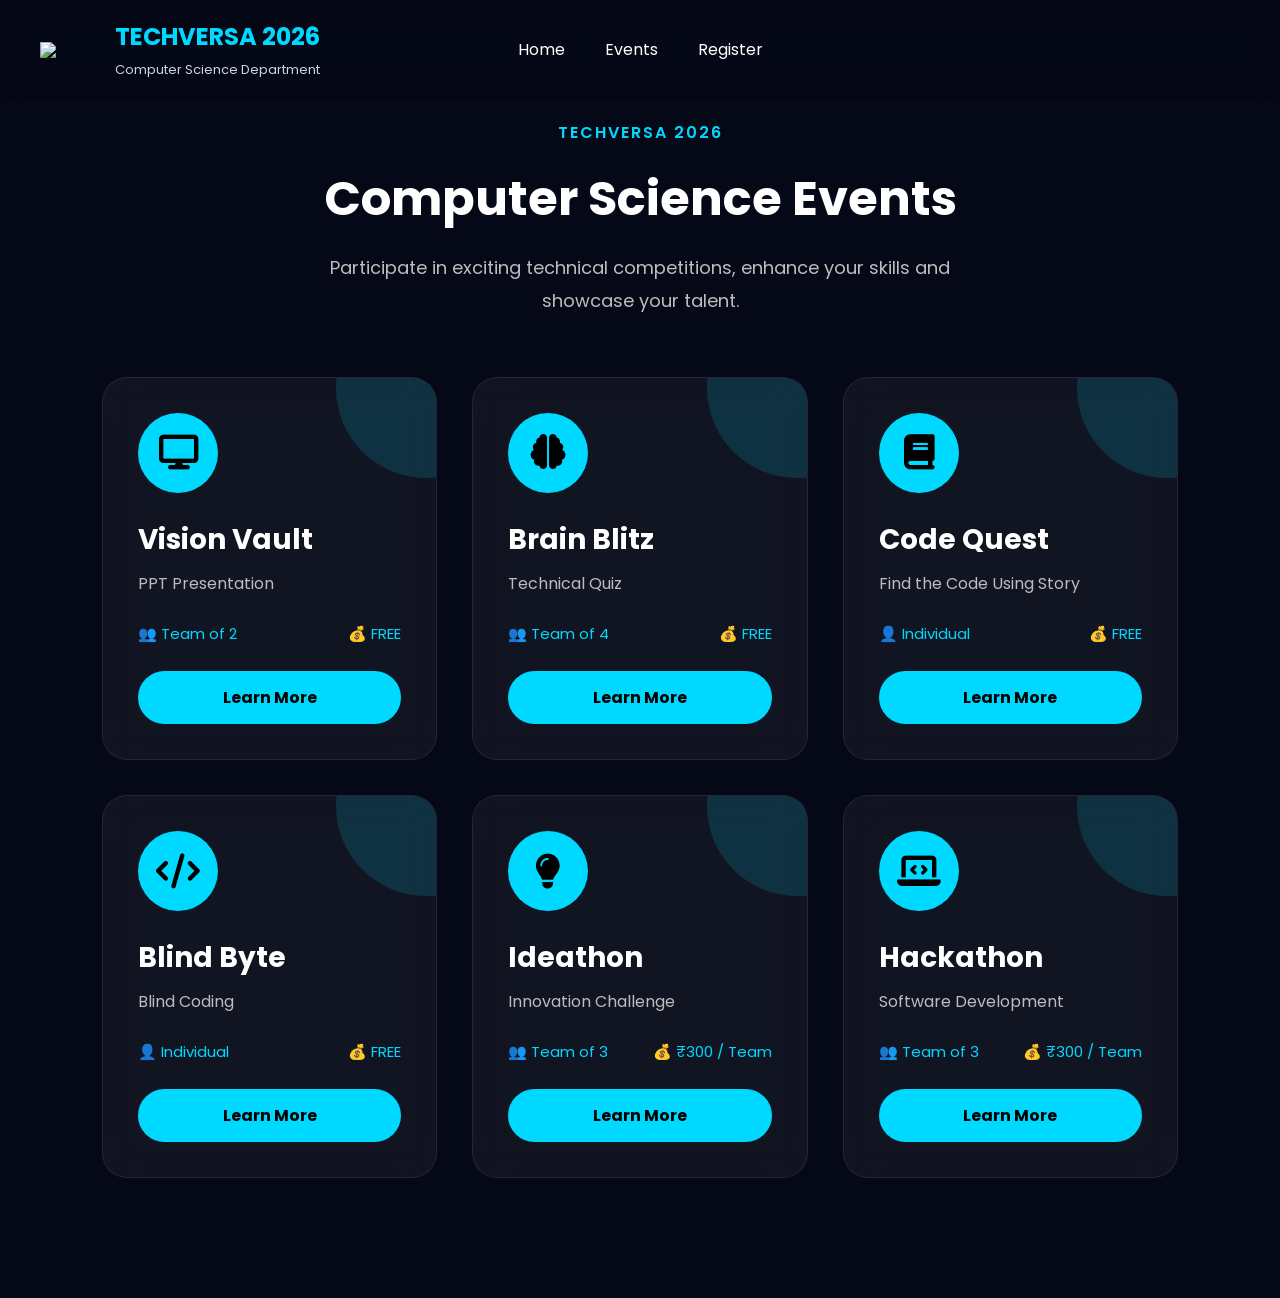
==== events.html @ 8dab9001 "TechSpark 2026 website" ====
<!DOCTYPE html>
<html lang="en">

<head>

    <meta charset="UTF-8">
    <meta name="viewport" content="width=device-width, initial-scale=1.0">

    <title>TechVersa 2026 | Events</title>

    <!-- Google Font -->

    <link href="https://fonts.googleapis.com/css2?family=Poppins:wght@300;400;500;600;700&display=swap" rel="stylesheet">

    <!-- Font Awesome -->

    <link rel="stylesheet"
        href="https://cdnjs.cloudflare.com/ajax/libs/font-awesome/6.7.2/css/all.min.css">

    <!-- CSS -->

    <link rel="stylesheet" href="css/style.css">
    <link rel="stylesheet" href="css/navbar.css">
    <link rel="stylesheet" href="css/events.css">

</head>

<body>

    <!-- ================= NAVBAR ================= -->

    <header>

        <nav class="navbar">

            <div class="logo">

                <img src="images/logo/logo.png">

                <div class="logo-text">

                    <h2>TECHVERSA 2026</h2>

                    <span>Computer Science Department</span>

                </div>

            </div>

            <ul class="nav-links">

    <li><a href="index.html">Home</a></li>

    <li><a href="events.html" class="active">Events</a></li>

    <li><a href="registration.html">Register</a></li>

</ul>

        </nav>

    </header>

    <!-- ================= EVENTS ================= -->

    <section class="events">

        <div class="section-title">

            <span>TECHVERSA 2026</span>

            <h2>Computer Science Events</h2>

            <p>

                Participate in exciting technical competitions,
                enhance your skills and showcase your talent.

            </p>

        </div>

        <div class="event-grid">

            <!-- Card 1 -->

            <div class="event-card">

                <div class="event-icon">

                    <i class="fa-solid fa-display"></i>

                </div>

                <h3>Vision Vault</h3>

                <p>PPT Presentation</p>

                <div class="event-info">

                    <span>👥 Team of 2</span>

                    <span>💰 FREE</span>

                </div>

                <a href="#" class="learn-btn">

                    Learn More

                </a>

            </div>

            <!-- Card 2 -->

            <div class="event-card">

                <div class="event-icon">

                    <i class="fa-solid fa-brain"></i>

                </div>

                <h3>Brain Blitz</h3>

                <p>Technical Quiz</p>

                <div class="event-info">

                    <span>👥 Team of 4</span>

                    <span>💰 FREE</span>

                </div>

                <a href="#" class="learn-btn">

                    Learn More

                </a>

            </div>

            <!-- Card 3 -->

            <div class="event-card">

                <div class="event-icon">

                    <i class="fa-solid fa-book"></i>

                </div>

                <h3>Code Quest</h3>

                <p>Find the Code Using Story</p>

                <div class="event-info">

                    <span>👤 Individual</span>

                    <span>💰 FREE</span>

                </div>

                <a href="#" class="learn-btn">

                    Learn More

                </a>

            </div>

            <!-- Card 4 -->

            <div class="event-card">

                <div class="event-icon">

                    <i class="fa-solid fa-code"></i>

                </div>

                <h3>Blind Byte</h3>

                <p>Blind Coding</p>

                <div class="event-info">

                    <span>👤 Individual</span>

                    <span>💰 FREE</span>

                </div>

                <a href="#" class="learn-btn">

                    Learn More

                </a>

            </div>

            <!-- Card 5 -->

            <div class="event-card">

                <div class="event-icon">

                    <i class="fa-solid fa-lightbulb"></i>

                </div>

                <h3>Ideathon</h3>

                <p>Innovation Challenge</p>

                <div class="event-info">

                    <span>👥 Team of 3</span>

                    <span>💰 ₹300 / Team</span>

                </div>

                <a href="#" class="learn-btn">

                    Learn More

                </a>

            </div>

            <!-- Card 6 -->

            <div class="event-card">

                <div class="event-icon">

                    <i class="fa-solid fa-laptop-code"></i>

                </div>

                <h3>Hackathon</h3>

                <p>Software Development</p>

                <div class="event-info">

                    <span>👥 Team of 3</span>

                    <span>💰 ₹300 / Team</span>

                </div>

                <a href="#" class="learn-btn">

                    Learn More

                </a>

            </div>

        </div>

    </section>
   <!-- ================= EVENT MODAL ================= -->

<div class="event-modal" id="eventModal">

    <div class="modal-content">

        <span class="close-btn" id="closeModal">&times;</span>

        <h2 id="modalTitle"></h2>

        <h4 id="modalSubtitle"></h4>

        <div class="modal-info">

            <p><strong>👥 Team :</strong> <span id="modalMembers"></span></p>

            <p><strong>💰 Entry Fee :</strong> <span id="modalFee"></span></p>

            <p><strong>⏰ Duration :</strong> <span id="modalDuration"></span></p>

            <p><strong>⭐ Difficulty :</strong> <span id="modalDifficulty"></span></p>

        </div>

        <h3>Description</h3>

        <p id="modalDescription"></p>

        <h3>Rules</h3>

        <ul id="modalRules"></ul>

        <div class="modal-buttons">

            <a href="registration.html" class="register-modal-btn">

                Register Now

            </a>

        </div>

    </div>

</div> 
<script src="js/events.js"></script>
</body>

</html>
---- css/style.css ----
/* =====================================================
   TECHVERSA 2026
   PART 1 - GLOBAL STYLES
===================================================== */

*{
    margin:0;
    padding:0;
    box-sizing:border-box;
}

html{
    scroll-behavior:smooth;
}

body{

    font-family:'Poppins',sans-serif;

    background:#050816;

    color:#ffffff;

    overflow-x:hidden;

    line-height:1.6;

}

img{

    max-width:100%;

    display:block;

}

a{

    text-decoration:none;

    color:inherit;

}

ul{

    list-style:none;

}

section{

    width:100%;

    padding:90px 8%;

}

.container{

    width:100%;

    max-width:1300px;

    margin:auto;

}

/* Scrollbar */

::-webkit-scrollbar{

    width:10px;

}

::-webkit-scrollbar-track{

    background:#050816;

}

::-webkit-scrollbar-thumb{

    background:#00d9ff;

    border-radius:50px;

}

/* Progress Bar */

#progressBar{

    position:fixed;

    top:0;

    left:0;

    width:0%;

    height:4px;

    background:#00d9ff;

    z-index:99999;

}

/* ===========================
   NAVBAR
=========================== */

header{

    position:fixed;

    top:0;

    left:0;

    width:100%;

    z-index:9999;

    backdrop-filter:blur(18px);

    background:rgba(5,8,22,.72);

}

.navbar{

    max-width:1400px;

    margin:auto;

    padding:18px 40px;

    display:grid;

    grid-template-columns:320px 1fr 320px;

    align-items:center;

}

.logo{

    display:flex;

    align-items:center;

    gap:15px;

}

.logo img{

    width:60px;

}

.logo-text h2{

    font-size:24px;

    color:#00d9ff;

}

.logo-text span{

    font-size:13px;

    color:#cbd5e1;

}

.nav-links{

    display:flex;

    justify-content:center;

    align-items:center;

    gap:40px;

    list-style:none;

    margin:0;

    padding:0;

}

.nav-links a{

    color:#ffffff;

    transition:.3s;

}

.nav-links a:hover{

    color:#00d9ff;

}

.nav-actions{

    display:flex;

    align-items:center;

    gap:15px;

}

.register-btn{

    background:#00d9ff;

    color:#050816;

    padding:12px 24px;

    border-radius:40px;

    font-weight:600;

    transition:.3s;

}

.register-btn:hover{

    transform:translateY(-3px);

    box-shadow:0 0 20px rgba(0,217,255,.5);

}
/* =====================================================
   PART 2 - HERO SECTION
===================================================== */

.hero{

    min-height:100vh;

    display:flex;

    flex-direction:column;

    justify-content:center;

    align-items:center;

    text-align:center;

    position:relative;

    overflow:hidden;

    padding:140px 20px 80px;

    background:
    radial-gradient(circle at top,#0b1b45 0%,#050816 70%);

}

/* Floating Particles */

.particles{

    position:absolute;

    inset:0;

    overflow:hidden;

    pointer-events:none;

}

.particles span{

    position:absolute;

    width:6px;

    height:6px;

    border-radius:50%;

    background:#00d9ff;

    opacity:.6;

    animation:floatParticle 12s linear infinite;

}

.particles span:nth-child(1){top:10%;left:10%;}
.particles span:nth-child(2){top:20%;left:80%;}
.particles span:nth-child(3){top:70%;left:15%;}
.particles span:nth-child(4){top:80%;left:70%;}
.particles span:nth-child(5){top:35%;left:40%;}
.particles span:nth-child(6){top:60%;left:55%;}
.particles span:nth-child(7){top:15%;left:60%;}
.particles span:nth-child(8){top:55%;left:90%;}
.particles span:nth-child(9){top:85%;left:30%;}
.particles span:nth-child(10){top:40%;left:5%;}

@keyframes floatParticle{

    0%{

        transform:translateY(0) scale(1);

        opacity:.2;

    }

    50%{

        opacity:1;

    }

    100%{

        transform:translateY(-120px) scale(1.8);

        opacity:0;

    }

}

/* Hero Content */

.hero-content{

    width:100%;

    max-width:900px;

    margin:auto;

    display:flex;

    flex-direction:column;

    justify-content:center;

    align-items:center;

    position:relative;

    z-index:2;

    animation:heroFade 1.2s ease;

}

@keyframes heroFade{

    from{

        opacity:0;

        transform:translateY(50px);

    }

    to{

        opacity:1;

        transform:translateY(0);

    }

}

/* Badge */

.badge{

    display:inline-flex;

    align-items:center;

    gap:10px;

    padding:10px 22px;

    border-radius:40px;

    background:rgba(0,217,255,.12);

    border:1px solid rgba(0,217,255,.35);

    color:#00d9ff;

    margin-bottom:25px;

}

/* Heading */

.hero-content h1{

    font-size:clamp(52px,8vw,95px);

    font-weight:800;

    line-height:1.05;

    margin-bottom:18px;

}

.hero-content h1 span{

    color:#00d9ff;

}

.hero-content h3{

    font-size:26px;

    color:#cbd5e1;

    margin-bottom:20px;

}

.hero-content p{

    max-width:750px;

    font-size:20px;

    color:#d1d5db;

    margin-bottom:35px;

}

/* Buttons */

.hero-buttons{

    display:flex;

    gap:20px;

    flex-wrap:wrap;

    justify-content:center;

}

.btn-primary{

    background:#00d9ff;

    color:#050816;

    padding:15px 34px;

    border-radius:50px;

    font-weight:700;

    transition:.3s;

}

.btn-primary:hover{

    transform:translateY(-5px);

}

.btn-secondary{

    border:2px solid #00d9ff;

    color:#00d9ff;

    padding:15px 34px;

    border-radius:50px;

    transition:.3s;

}

.btn-secondary:hover{

    background:#00d9ff;

    color:#050816;

}
/* =====================================================
   PART 3 - COUNTDOWN
===================================================== */

.countdown-container{

    width:100%;

    display:flex;

    flex-direction:column;

    justify-content:center;

    align-items:center;

    margin-top:50px;

    position:relative;

    z-index:2;

}

.countdown-container h3{

    color:#00d9ff;

    font-size:20px;

    letter-spacing:3px;

    margin-bottom:25px;

    text-transform:uppercase;

}

.countdown{

    display:flex;

    justify-content:center;

    align-items:center;

    gap:25px;

    flex-wrap:wrap;

}

.time-box{

    width:140px;

    height:140px;

    display:flex;

    flex-direction:column;

    justify-content:center;

    align-items:center;

    border-radius:22px;

    background:rgba(255,255,255,.06);

    border:1px solid rgba(0,217,255,.25);

    backdrop-filter:blur(15px);

    transition:.35s;

    box-shadow:0 0 25px rgba(0,217,255,.08);

}

.time-box:hover{

    transform:translateY(-10px);

    box-shadow:0 0 30px rgba(0,217,255,.35);

    border-color:#00d9ff;

}

.time-box span{

    font-size:54px;

    font-weight:700;

    color:#00d9ff;

    line-height:1;

}

.time-box small{

    margin-top:10px;

    font-size:15px;

    color:#d1d5db;

    letter-spacing:1px;

}

/* Mobile */

@media(max-width:768px){

    .countdown{

        gap:15px;

    }

    .time-box{

        width:100px;

        height:100px;

    }

    .time-box span{

        font-size:36px;

    }

}
/* =====================================================
   PART 4 - LEADERSHIP & COORDINATORS
===================================================== */

.section-title{

    text-align:center;

    margin-bottom:60px;

}

.section-title span{

    color:#00d9ff;

    font-size:18px;

    font-weight:600;

    letter-spacing:2px;

    text-transform:uppercase;

}

.section-title h2{

    font-size:42px;

    margin:15px 0;

    color:#ffffff;

}

.section-title p{

    max-width:750px;

    margin:auto;

    color:#cbd5e1;

    font-size:18px;

}

/* ================= LEADERSHIP ================= */

.leadership{

    padding:100px 8%;

}

.leadership-grid{

    display:grid;

    grid-template-columns:repeat(auto-fit,minmax(280px,1fr));

    gap:35px;

}

.leader-card{

    background:rgba(255,255,255,.05);

    border:1px solid rgba(255,255,255,.08);

    border-radius:24px;

    padding:30px;

    text-align:center;

    backdrop-filter:blur(16px);

    transition:.35s;

}

.leader-card:hover{

    transform:translateY(-10px);

    border-color:#00d9ff;

    box-shadow:0 0 35px rgba(0,217,255,.20);

}

.leader-card img{

    width:140px;

    height:140px;

    border-radius:50%;

    object-fit:cover;

    margin:auto;

    border:4px solid #00d9ff;

}

.leader-card h3{

    margin-top:20px;

    font-size:24px;

}

.leader-card h4{

    color:#00d9ff;

    margin:8px 0;

}

.leader-card p{

    color:#cbd5e1;

}

/* ================= COORDINATORS ================= */

.coordinators{

    padding:100px 8%;

}

.coordinator-grid{

    display:grid;

    grid-template-columns:repeat(auto-fit,minmax(260px,1fr));

    gap:30px;

}

.coordinator-card{

    background:rgba(255,255,255,.05);

    border-radius:22px;

    padding:30px;

    text-align:center;

    border:1px solid rgba(255,255,255,.08);

    transition:.35s;

}

.coordinator-card:hover{

    transform:translateY(-10px);

    border-color:#00d9ff;

    box-shadow:0 0 30px rgba(0,217,255,.18);

}

.card-top{

    width:80px;

    height:80px;

    margin:auto;

    border-radius:50%;

    display:flex;

    justify-content:center;

    align-items:center;

    background:#00d9ff;

    color:#050816;

    font-size:34px;

    margin-bottom:20px;

}

.coordinator-card h3{

    font-size:24px;

}

.coordinator-card h4{

    color:#00d9ff;

    margin:10px 0;

}

.call-btn,
.whatsapp-btn{

    display:block;

    margin-top:15px;

    padding:12px;

    border-radius:40px;

    font-weight:600;

    transition:.3s;

}

.call-btn{

    background:#00d9ff;

    color:#050816;

}

.whatsapp-btn{

    background:#25D366;

    color:#fff;

}

.call-btn:hover,
.whatsapp-btn:hover{

    transform:scale(1.05);

}
/* =====================================================
   PART 5 - ADMINISTRATION & STATISTICS
===================================================== */

/* ===========================
   ADMINISTRATION
=========================== */

.administration{

    padding:100px 8%;

}

.admin-grid{

    display:grid;

    grid-template-columns:repeat(auto-fit,minmax(300px,1fr));

    gap:35px;

}

.admin-card{

    background:rgba(255,255,255,.05);

    backdrop-filter:blur(18px);

    border:1px solid rgba(255,255,255,.08);

    border-radius:25px;

    text-align:center;

    padding:30px;

    transition:.35s;

}

.admin-card:hover{

    transform:translateY(-10px);

    border-color:#00d9ff;

    box-shadow:0 0 35px rgba(0,217,255,.20);

}

.admin-card img{

    width:160px;

    height:160px;

    object-fit:cover;

    border-radius:50%;

    border:4px solid #00d9ff;

    margin:auto;

}

.admin-card h3{

    margin-top:20px;

    font-size:26px;

}

.admin-card h4{

    margin:8px 0;

    color:#00d9ff;

}

.admin-card p{

    color:#cbd5e1;

}

/* ===========================
   STATISTICS
=========================== */

.stats-section{

    padding:100px 8%;

}

.stats-grid{

    display:grid;

    grid-template-columns:repeat(auto-fit,minmax(220px,1fr));

    gap:30px;

}

.stat-card{

    background:rgba(255,255,255,.05);

    border-radius:25px;

    padding:35px;

    text-align:center;

    border:1px solid rgba(255,255,255,.08);

    backdrop-filter:blur(18px);

    transition:.35s;

}

.stat-card:hover{

    transform:translateY(-10px);

    border-color:#00d9ff;

    box-shadow:0 0 35px rgba(0,217,255,.18);

}

.stat-card h2{

    font-size:52px;

    color:#00d9ff;

    margin-bottom:12px;

}

.stat-card p{

    font-size:18px;

    color:#d1d5db;

}

.plus{

    color:#00d9ff;

}
/* =====================================================
   PART 6 - FOOTER + ANIMATIONS + RESPONSIVE
===================================================== */

/* ===========================
   FOOTER
=========================== */

footer{

    background:#030712;

    padding:60px 8% 30px;

    text-align:center;

    border-top:1px solid rgba(255,255,255,.08);

}

.footer-logo{

    font-size:34px;

    font-weight:700;

    color:#00d9ff;

    margin-bottom:15px;

}

.footer-text{

    color:#cbd5e1;

    max-width:700px;

    margin:auto;

    margin-bottom:25px;

}

.footer-social{

    display:flex;

    justify-content:center;

    gap:20px;

    margin-bottom:25px;

}

.footer-social a{

    width:50px;

    height:50px;

    border-radius:50%;

    display:flex;

    justify-content:center;

    align-items:center;

    background:rgba(255,255,255,.05);

    color:#00d9ff;

    transition:.3s;

    font-size:20px;

}

.footer-social a:hover{

    background:#00d9ff;

    color:#050816;

    transform:translateY(-5px);

}

.footer-copy{

    color:#94a3b8;

    font-size:15px;

}

/* ===========================
   SCROLL REVEAL
=========================== */

.reveal{

    opacity:0;

    transform:translateY(70px);

    transition:1s ease;

}

.reveal.active{

    opacity:1;

    transform:translateY(0);

}

/* ===========================
   GLOW EFFECT
=========================== */

.glow{

    box-shadow:0 0 25px rgba(0,217,255,.25);

}

/* ===========================
   MOBILE RESPONSIVE
=========================== */

@media(max-width:992px){

    .navbar{

        flex-direction:column;

        gap:20px;

        padding:20px;

    }

    .nav-links{

        flex-wrap:wrap;

        justify-content:center;

    }

    .hero-content h1{

        font-size:56px;

    }

    .hero-content h3{

        font-size:22px;

    }

}

@media(max-width:768px){

    .hero{

        padding-top:170px;

    }

    .hero-content h1{

        font-size:44px;

    }

    .hero-content p{

        font-size:17px;

    }

    .hero-buttons{

        flex-direction:column;

        width:100%;

    }

    .btn-primary,
    .btn-secondary{

        width:100%;

        text-align:center;

    }

    .section-title h2{

        font-size:32px;

    }

}

@media(max-width:480px){

    .hero-content h1{

        font-size:34px;

    }

    .time-box{

        width:85px;

        height:85px;

    }

    .time-box span{

        font-size:28px;

    }

}
/* =====================================================
   PART 7 - PREMIUM FINISH
===================================================== */

/* ===========================
   CURSOR GLOW
=========================== */

.cursor-glow{

    position:fixed;

    width:25px;

    height:25px;

    border-radius:50%;

    background:rgba(0,217,255,.35);

    pointer-events:none;

    transform:translate(-50%,-50%);

    z-index:99999;

    filter:blur(12px);

    transition:transform .08s linear;

}

/* ===========================
   GLASS EFFECT
=========================== */

.glass{

    background:rgba(255,255,255,.05);

    backdrop-filter:blur(20px);

    border:1px solid rgba(255,255,255,.08);

}

/* ===========================
   CARD HOVER
=========================== */

.leader-card,
.coordinator-card,
.admin-card,
.stat-card,
.time-box{

    transition:
        transform .35s ease,
        box-shadow .35s ease,
        border-color .35s ease;

}

.leader-card:hover,
.coordinator-card:hover,
.admin-card:hover,
.stat-card:hover,
.time-box:hover{

    transform:translateY(-10px) scale(1.02);

    border-color:#00d9ff;

    box-shadow:0 15px 40px rgba(0,217,255,.25);

}

/* ===========================
   BUTTON HOVER
=========================== */

.btn-primary,
.btn-secondary,
.register-btn,
.call-btn,
.whatsapp-btn{

    transition:.35s;

}

.btn-primary:hover,
.register-btn:hover{

    transform:translateY(-5px);

    box-shadow:0 10px 25px rgba(0,217,255,.35);

}

.btn-secondary:hover{

    transform:translateY(-5px);

}

/* ===========================
   FLOATING ANIMATION
=========================== */

@keyframes floating{

    0%{

        transform:translateY(0);

    }

    50%{

        transform:translateY(-10px);

    }

    100%{

        transform:translateY(0);

    }

}

.logo img{

    animation:floating 4s ease-in-out infinite;

}

/* ===========================
   SECTION SPACING
=========================== */

.hero,
.leadership,
.coordinators,
.administration,
.stats-section{

    position:relative;

    z-index:2;

}

/* ===========================
   SELECTION COLOR
=========================== */

::selection{

    background:#00d9ff;

    color:#050816;

}
/* =====================================================
   PART 9 - PREMIUM FINISH
===================================================== */

/* Floating Animation */

@keyframes floating{

    0%{
        transform:translateY(0);
    }

    50%{
        transform:translateY(-10px);
    }

    100%{
        transform:translateY(0);
    }

}

/* Logo */

.logo img{

    animation:floating 4s ease-in-out infinite;

}

/* Section Hover */

.leader-card,
.coordinator-card,
.admin-card,
.stat-card,
.time-box{

    transition:.35s ease;

}

.leader-card:hover,
.coordinator-card:hover,
.admin-card:hover,
.stat-card:hover,
.time-box:hover{

    transform:translateY(-10px);

    box-shadow:0 15px 35px rgba(0,217,255,.25);

}

/* Button Hover */

.register-btn,
.btn-primary,
.btn-secondary,
.call-btn,
.whatsapp-btn{

    transition:.35s;

}

.register-btn:hover,
.btn-primary:hover,
.btn-secondary:hover,
.call-btn:hover,
.whatsapp-btn:hover{

    transform:translateY(-5px);

}

/* Image Zoom */

img{

    transition:.35s;

}

.leader-card img:hover,
.admin-card img:hover{

    transform:scale(1.06);

}

/* Selection */

::selection{

    background:#00d9ff;

    color:#050816;

}
/* ===========================
   FLOATING ACTION BUTTONS
=========================== */

.fab-container{

    position:fixed;

    right:25px;

    bottom:25px;

    display:flex;

    flex-direction:column;

    gap:15px;

    z-index:9999;

}

.fab{

    width:65px;

    height:65px;

    border-radius:50%;

    display:flex;

    justify-content:center;

    align-items:center;

    text-decoration:none;

    color:#fff;

    font-size:28px;

    box-shadow:0 10px 30px rgba(0,0,0,.3);

    transition:.35s;

}

.fab:hover{

    transform:translateY(-6px) scale(1.08);

}

.whatsapp{

    background:#25D366;

}

.call{

    background:#2563eb;

}
/* ===========================
   THEME BUTTON
=========================== */

.theme-btn{

    width:50px;

    height:50px;

    border:none;

    border-radius:50%;

    display:flex;

    justify-content:center;

    align-items:center;

    background:rgba(255,255,255,.08);

    border:1px solid rgba(255,255,255,.15);

    color:#00d9ff;

    cursor:pointer;

    font-size:22px;

    backdrop-filter:blur(10px);

    transition:.35s;

}

.theme-btn:hover{

    background:#00d9ff;

    color:#050816;

    transform:translateY(-3px);

    box-shadow:0 0 20px rgba(0,217,255,.4);

}

/* ===========================
   LIGHT THEME
=========================== */

body.light-theme{

    background:#F8FAFC;

    color:#111827;

}

body.light-theme header{

    background:#ffffff;

}

body.light-theme .hero{

    background:#f5f7fb;

}

body.light-theme .leader-card,
body.light-theme .admin-card,
body.light-theme .coordinator-card,
body.light-theme .stat-card,
body.light-theme .time-box{

    background:#ffffff;

    border:1px solid #E5E7EB;

    box-shadow:0 12px 30px rgba(0,0,0,.08);

}

body.light-theme h1,
body.light-theme h2,
body.light-theme h3,
body.light-theme h4,
body.light-theme h5{

    color:#111827;

}

body.light-theme p,
body.light-theme span,
body.light-theme li{

    color:#475569;

}
body.light-theme .nav-links a{

    color:#111827;

}
/* ===================================
   LIGHT THEME - LEADERSHIP
=================================== */

body.light-theme .section-title span{

    background:#E0F7FF;

    color:#0284C7;

    border:1px solid #7DD3FC;

    padding:8px 18px;

    border-radius:30px;

    font-weight:600;

}

body.light-theme .leader-card h3,
body.light-theme .admin-card h3{

    color:#111827;

}

body.light-theme .leader-card h4,
body.light-theme .admin-card h4{

    color:#0284C7;

}

body.light-theme .leader-card p,
body.light-theme .admin-card p{

    color:#64748B;

}
/* ===================================
   LIGHT THEME - HERO
=================================== */

body.light-theme .hero{

    background:#F8FAFC;

}

body.light-theme .hero-content p{

    color:#475569;

}

body.light-theme .badge{

    background:#E0F7FF;

    color:#0284C7;

    border:1px solid #7DD3FC;

}
/* ===== Light Theme Leadership ===== */

body.light-theme .leadership{

    background:#f8fafc;

}

body.light-theme .leadership .section-title h2{

    color:#111827 !important;

    opacity:1 !important;

}

body.light-theme .leadership .section-title p{

    color:#475569 !important;

    opacity:1 !important;

}

body.light-theme .leadership .section-title span{

    color:#0284c7 !important;

}
/* ===== Light Theme Administration ===== */

body.light-theme .administration{

    background:#f8fafc;

}

body.light-theme .administration .section-title h2{

    color:#111827 !important;

    opacity:1 !important;

}

body.light-theme .administration .section-title p{

    color:#475569 !important;

    opacity:1 !important;

}

body.light-theme .administration .section-title span{

    color:#0284c7 !important;

}
/* ===========================
   LIGHT THEME FIX
=========================== */

body.light-theme .section-title h2{

    color:#111827 !important;

}

body.light-theme .section-title p{

    color:#475569 !important;

}

body.light-theme .section-title span{

    color:#0284c7 !important;

}

body.light-theme .leadership{

    background:#f8fafc !important;

}

body.light-theme .administration{

    background:#f8fafc !important;

}
---- css/events.css ----
/* =====================================
            EVENTS SECTION
===================================== */

.events{
    padding:120px 8%;
    background:#050816;
    min-height:100vh;
}

.section-title{
    text-align:center;
    margin-bottom:60px;
}

.section-title span{
    color:#00d9ff;
    font-size:16px;
    font-weight:600;
    letter-spacing:2px;
    text-transform:uppercase;
}

.section-title h2{
    font-size:48px;
    margin:15px 0;
    color:#fff;
}

.section-title p{
    color:#bdbdbd;
    max-width:700px;
    margin:auto;
    line-height:1.8;
}

/* Grid */

.event-grid{

    display:grid;

    grid-template-columns:repeat(auto-fit,minmax(320px,1fr));

    gap:35px;

}

/* Card */

.event-card{

    background:rgba(255,255,255,.05);

    border:1px solid rgba(255,255,255,.08);

    backdrop-filter:blur(18px);

    border-radius:25px;

    padding:35px;

    transition:.4s;

    position:relative;

    overflow:hidden;

}

.event-card:hover{

    transform:translateY(-12px);

    box-shadow:0 0 35px rgba(0,217,255,.35);

}

/* Icon */

.event-icon{

    width:80px;

    height:80px;

    border-radius:50%;

    background:#00d9ff;

    display:flex;

    justify-content:center;

    align-items:center;

    margin-bottom:25px;

}

.event-icon i{

    font-size:35px;

    color:#000;

}

/* Title */

.event-card h3{

    font-size:28px;

    margin-bottom:8px;

}

.event-card p{

    color:#bdbdbd;

    margin-bottom:25px;

}

/* Info */

.event-info{

    display:flex;

    justify-content:space-between;

    margin-bottom:25px;

    font-size:15px;

    color:#00d9ff;

}

/* Button */

.learn-btn{

    display:block;

    width:100%;

    text-align:center;

    padding:14px;

    border-radius:40px;

    background:#00d9ff;

    color:#000;

    font-weight:700;

    transition:.3s;

}

.learn-btn:hover{

    background:#fff;

    transform:scale(1.04);

}

/* Glow */

.event-card::before{

    content:"";

    position:absolute;

    width:180px;

    height:180px;

    background:rgba(0,217,255,.15);

    border-radius:50%;

    top:-80px;

    right:-80px;

}

/* Responsive */

@media(max-width:768px){

.section-title h2{

font-size:36px;

}

.event-grid{

grid-template-columns:1fr;

}

}
/* ================= MODAL ================= */

.event-modal{

position:fixed;

top:0;

left:0;

width:100%;

height:100%;

background:rgba(0,0,0,.75);

display:none;

justify-content:center;

align-items:center;

z-index:9999;

padding:20px;

}

.modal-content{

width:700px;

max-width:100%;

background:#091427;

padding:40px;

border-radius:25px;

border:1px solid rgba(255,255,255,.1);

position:relative;

color:white;

}

.close-btn{

position:absolute;

right:25px;

top:18px;

font-size:35px;

cursor:pointer;

color:#00d9ff;

}

.modal-content h2{

font-size:35px;

margin-bottom:10px;

}

.modal-content h4{

color:#00d9ff;

margin-bottom:20px;

}

.modal-info{

display:grid;

grid-template-columns:repeat(2,1fr);

gap:15px;

margin:25px 0;

}

.modal-content ul{

margin-top:15px;

padding-left:20px;

}

.modal-content li{

margin-bottom:10px;

}

.register-modal-btn{

display:inline-block;

margin-top:30px;

padding:15px 35px;

background:#00d9ff;

color:#000;

font-weight:bold;

border-radius:40px;

}

.register-modal-btn:hover{

background:#fff;

}
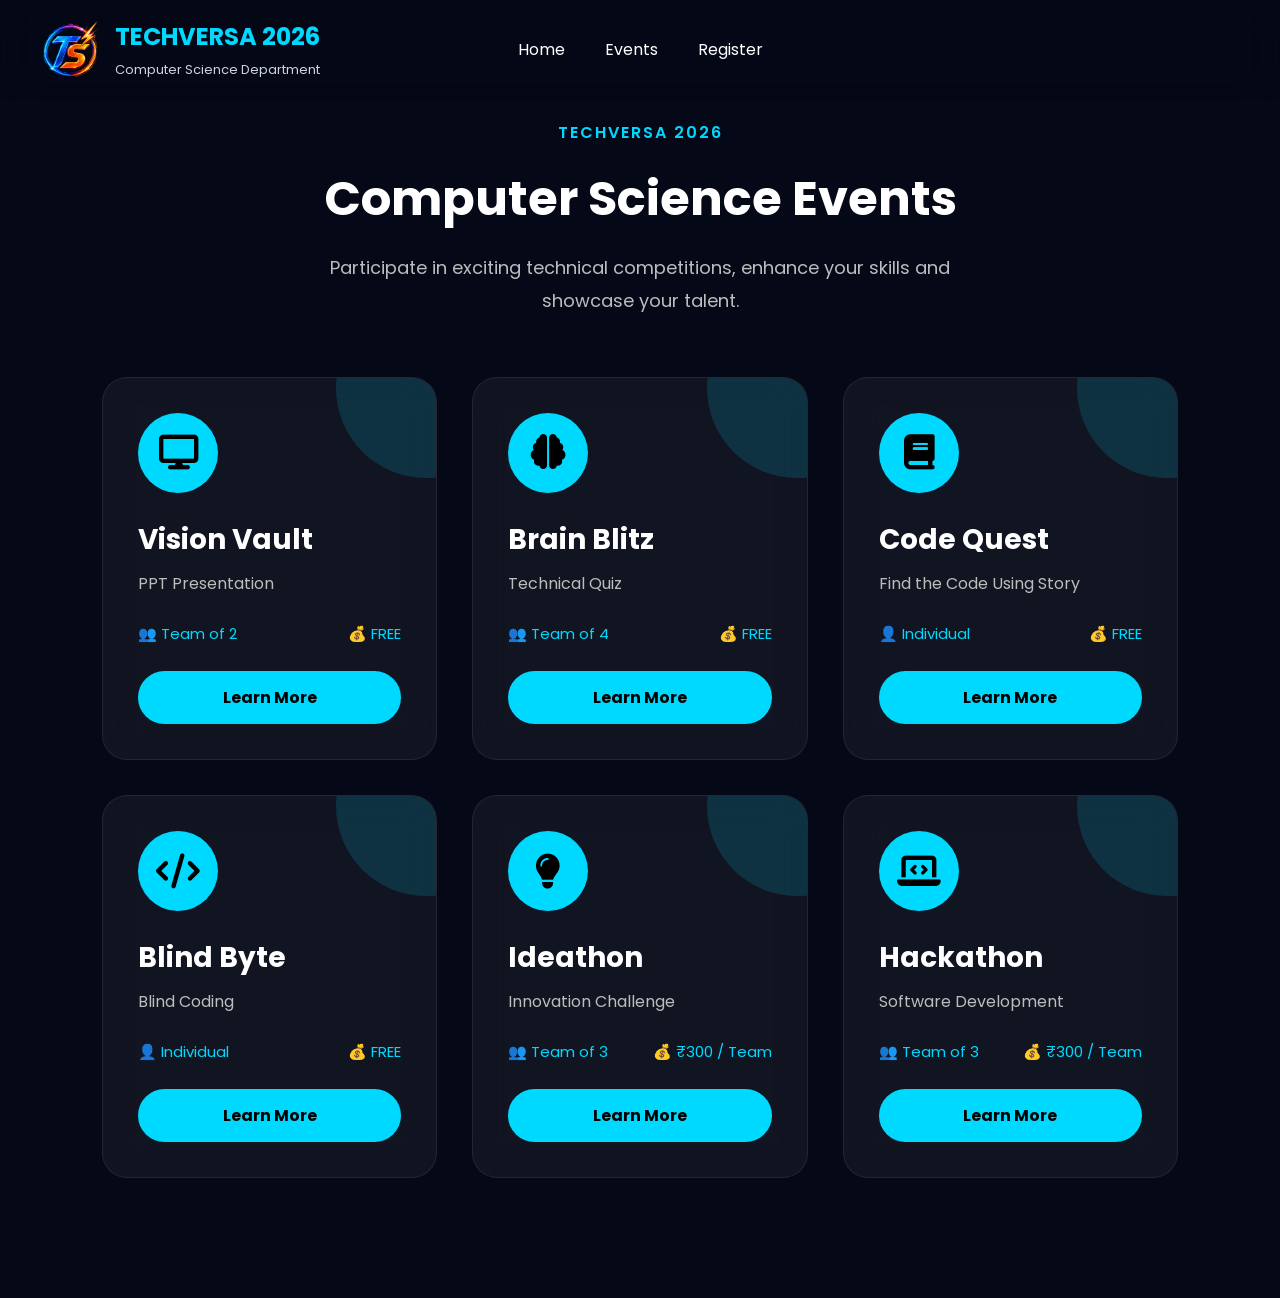
==== commit a99216af: "Add TechSpark external event website" ====
--- a/events.html
+++ b/events.html
@@ -35,7 +35,7 @@
 
             <div class="logo">
 
-                <img src="images/logo/logo.png">
+                <img src="images/logo/leadership/logo.png">
 
                 <div class="logo-text">
 
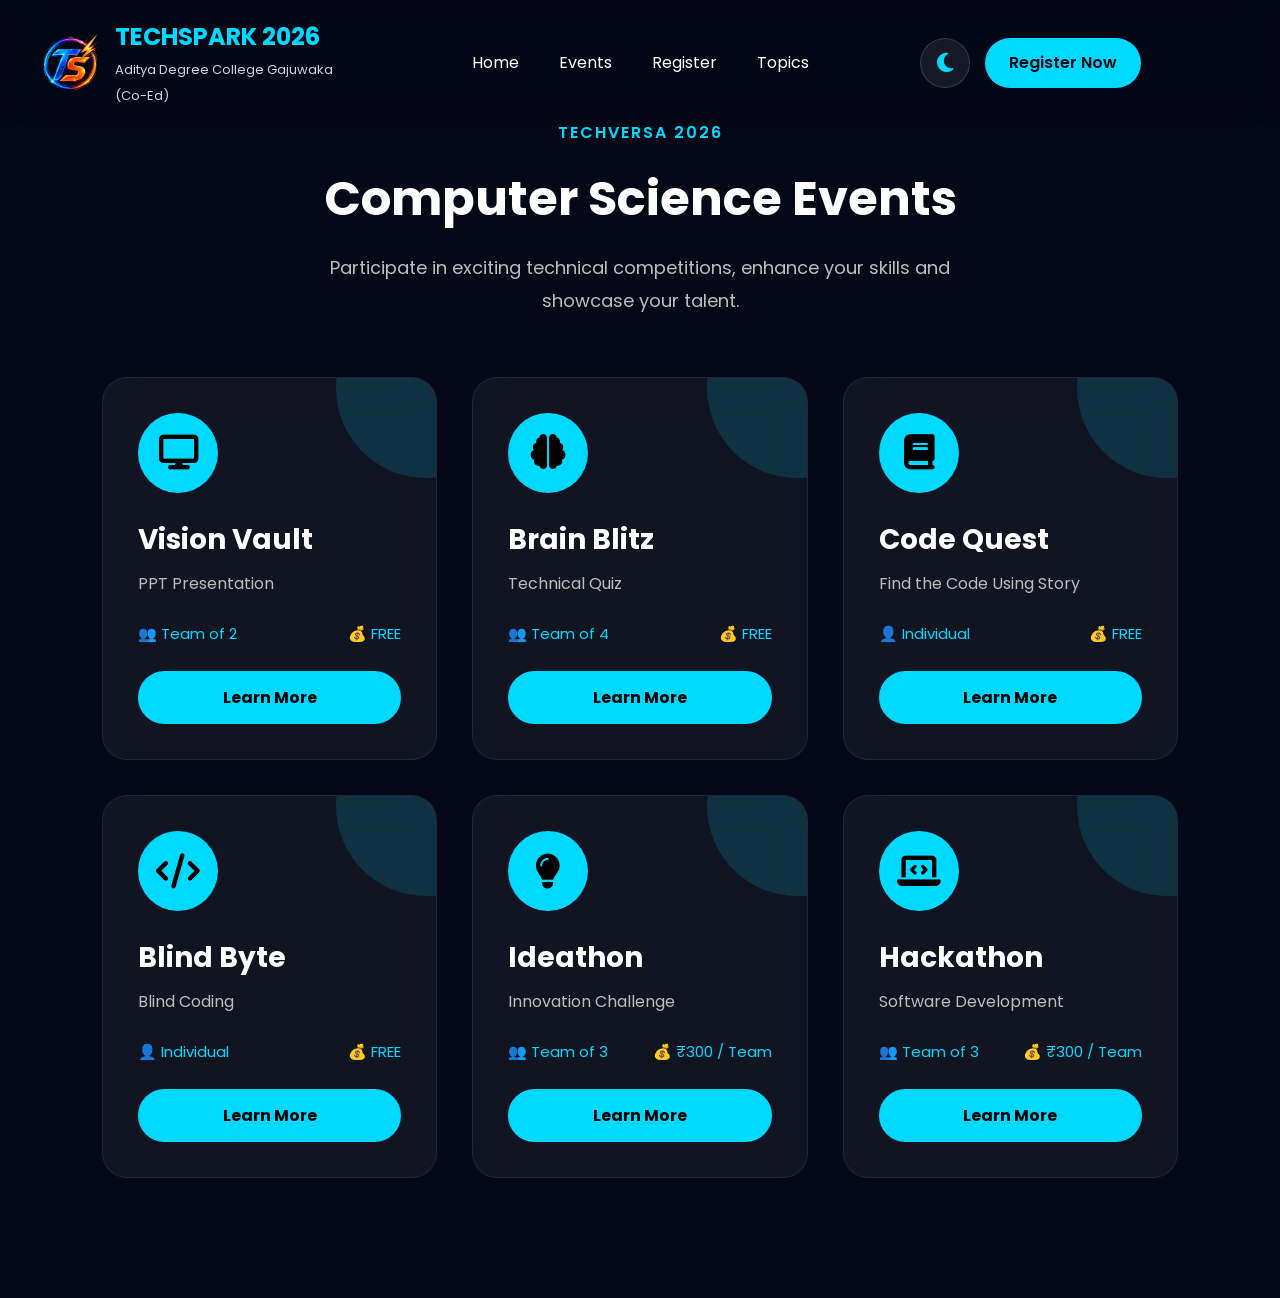
==== commit 6dee9c72: "Updated website" ====
--- a/events.html
+++ b/events.html
@@ -6,7 +6,7 @@
     <meta charset="UTF-8">
     <meta name="viewport" content="width=device-width, initial-scale=1.0">
 
-    <title>TechVersa 2026 | Events</title>
+    <title>TechSpark 2026 | Events</title>
 
     <!-- Google Font -->
 
@@ -29,37 +29,52 @@
 
     <!-- ================= NAVBAR ================= -->
 
-    <header>
-
-        <nav class="navbar">
-
-            <div class="logo">
-
-                <img src="images/logo/leadership/logo.png">
-
-                <div class="logo-text">
-
-                    <h2>TECHVERSA 2026</h2>
-
-                    <span>Computer Science Department</span>
-
-                </div>
-
-            </div>
-
-            <ul class="nav-links">
-
-    <li><a href="index.html">Home</a></li>
-
-    <li><a href="events.html" class="active">Events</a></li>
-
-    <li><a href="registration.html">Register</a></li>
-
-</ul>
-
-        </nav>
-
-    </header>
+       <header>
+    <nav class="navbar">
+
+        <div class="logo">
+            <img src="images/logo/leadership/logo.png" alt="College Logo">
+
+            <div class="logo-text">
+                <h2>TECHSPARK 2026</h2>
+                <span>Aditya Degree College Gajuwaka (Co-Ed)</span>
+            </div>
+        </div>
+
+        <ul class="nav-links">
+
+            <li>
+                <a href="index.html">Home</a>
+            </li>
+
+            <li>
+                <a href="events.html">Events</a>
+            </li>
+
+            <li>
+                <a href="registration.html">Register</a>
+            </li>
+
+            <li>
+                <a href="topics.html">Topics</a>
+            </li>
+
+        </ul>
+
+        <div class="nav-actions">
+
+            <button id="themeToggle" class="theme-btn">
+                <i class="fa-solid fa-moon"></i>
+            </button>
+
+            <a href="registration.html" class="register-btn">
+                Register Now
+            </a>
+
+        </div>
+
+    </nav>
+</header>
 
     <!-- ================= EVENTS ================= -->
 
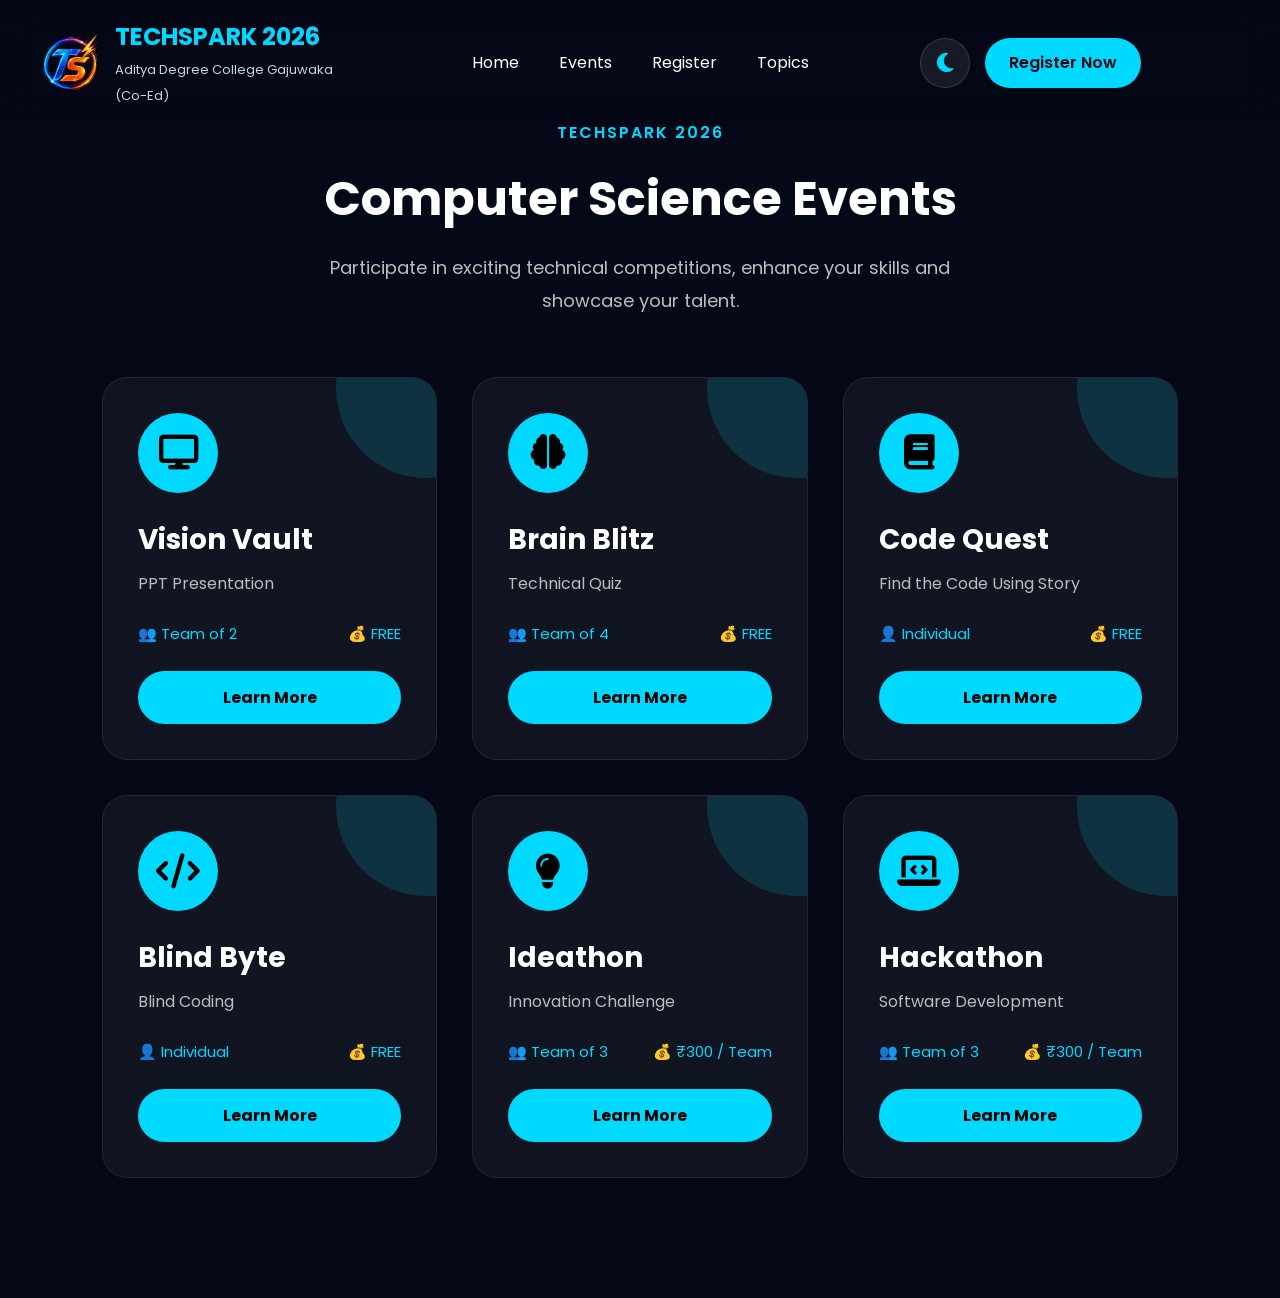
==== commit 00d116e8: "Update events.html" ====
--- a/events.html
+++ b/events.html
@@ -82,7 +82,7 @@
 
         <div class="section-title">
 
-            <span>TECHVERSA 2026</span>
+            <span>TECHSPARK 2026</span>
 
             <h2>Computer Science Events</h2>
 
@@ -328,4 +328,4 @@
 <script src="js/events.js"></script>
 </body>
 
-</html>+</html>
